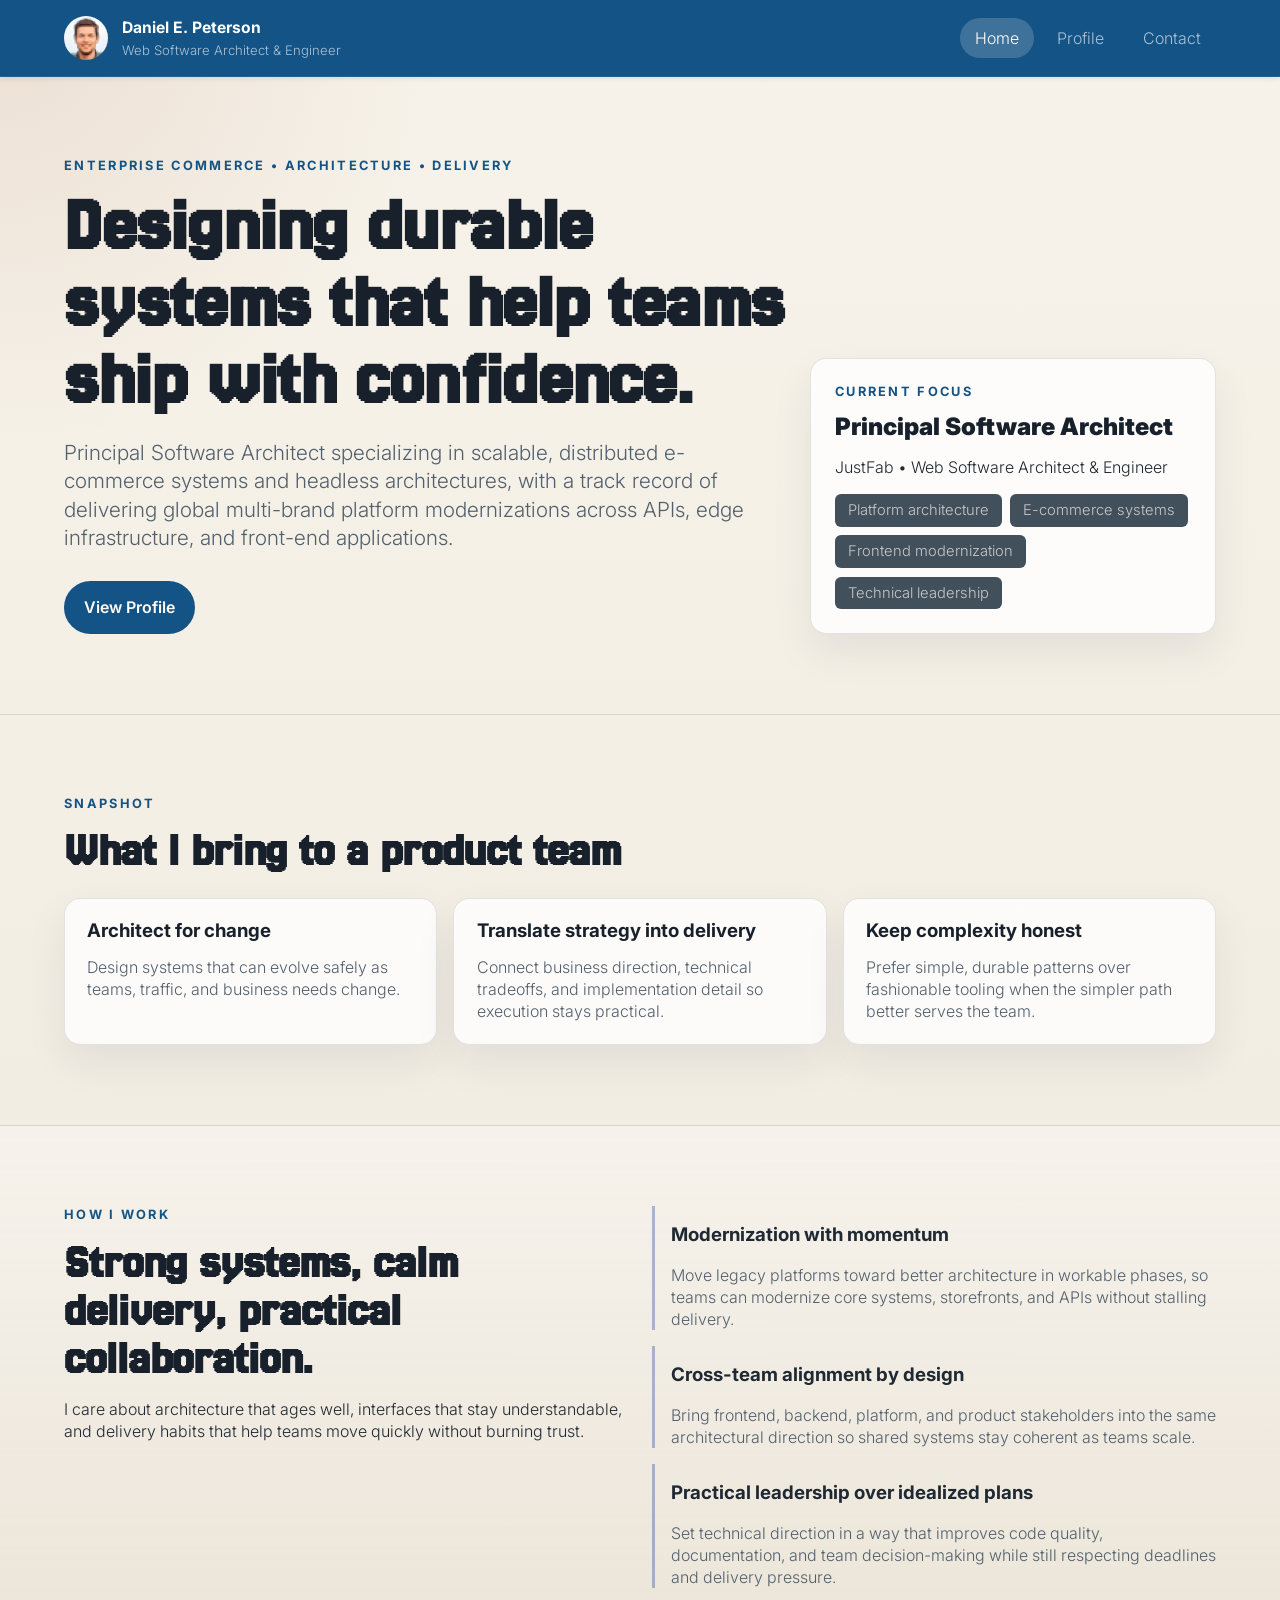
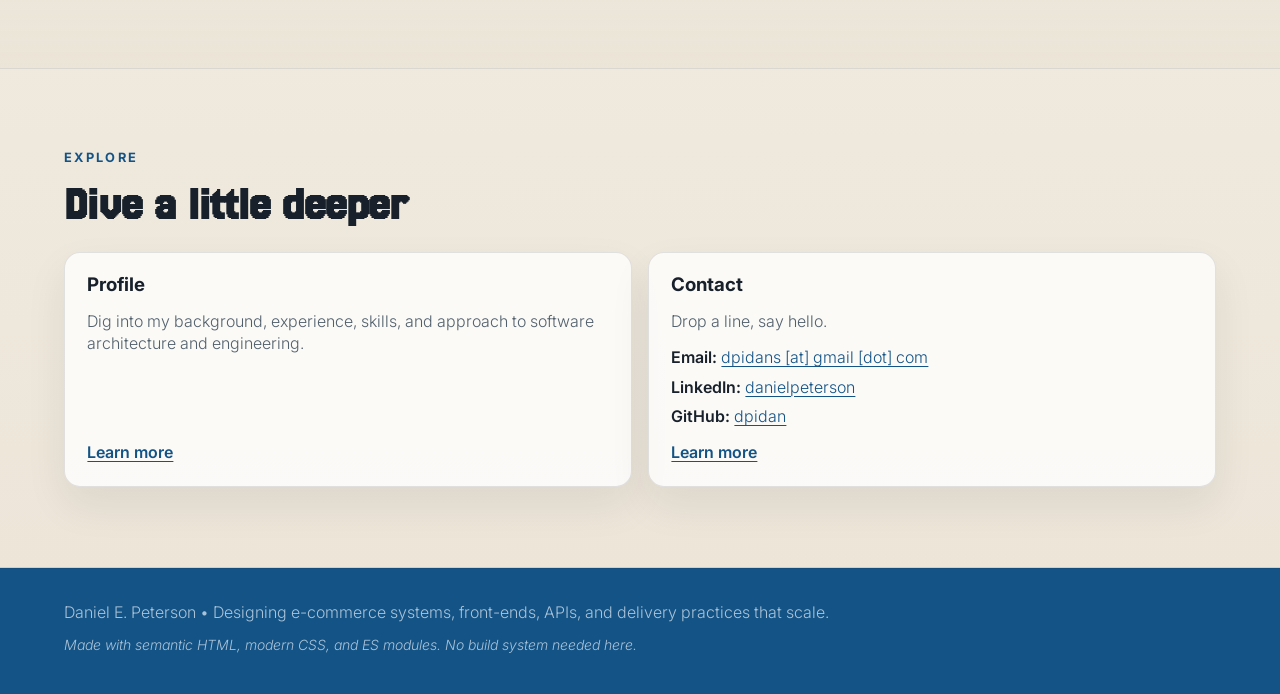
==== index.html @ bbfc3451 "begin tracking; build out profile" ====
<!doctype html>
<html lang="en">
  <head>
    <meta charset="utf-8" />
    <meta
      name="description"
      content="Daniel E. Peterson builds resilient e-commerce platforms, leads web architecture, and ships modern product experiences."
    />
    <meta name="viewport" content="width=device-width, initial-scale=1" />
    <title>Daniel E. Peterson | Web Software Architect & Engineer</title>
    <link rel="preconnect" href="https://fonts.googleapis.com" />
    <link rel="preconnect" href="https://fonts.gstatic.com" crossorigin />
    <link
      href="https://fonts.googleapis.com/css2?family=Inter:ital,opsz,wght@0,14..32,200..500;1,14..32,200..900&family=Jersey+25&display=swap"
      rel="stylesheet"
    />
    <link rel="stylesheet" href="css/style.css" />
    <script type="module" src="js/main.js"></script>
  </head>
  <body data-page="home">
    <div class="site-shell">
      <header class="site-header">
        <div class="container">
          <a
            class="brand"
            href="index.html"
            aria-label="Daniel E. Peterson home"
          >
            <span class="brand-mark"
              ><span class="brand-initials">DP</span></span
            >
            <span class="brand-copy">
              <strong>Daniel E. Peterson</strong>
              <span>Web Software Architect &amp; Engineer</span>
            </span>
          </a>
          <button
            class="nav-toggle"
            type="button"
            aria-expanded="false"
            aria-controls="site-nav"
          >
            Menu
          </button>
          <nav class="site-nav" id="site-nav" aria-label="Primary"></nav>
        </div>
      </header>

      <main>
        <section class="hero">
          <div class="container hero-grid">
            <div class="hero-copy">
              <p class="eyebrow">
                Enterprise Commerce • Architecture • Delivery
              </p>
              <h1>
                Designing durable systems that help teams ship with confidence.
              </h1>
              <p class="lede" id="hero-summary"></p>
              <div class="hero-actions" id="hero-actions"></div>
            </div>
            <aside class="hero-panel">
              <p class="panel-label">Current Focus</p>
              <h2 id="current-role"></h2>
              <p id="current-company"></p>
              <ul class="inline-list" id="focus-areas"></ul>
            </aside>
          </div>
        </section>

        <section class="section">
          <div class="container">
            <div class="section-heading">
              <p class="eyebrow">Snapshot</p>
              <h2>What I bring to a product team</h2>
            </div>
            <div class="card-grid" id="highlights-grid"></div>
          </div>
        </section>

        <section class="section section-alt">
          <div class="container split-grid">
            <div>
              <p class="eyebrow">How I Work</p>
              <h2>Strong systems, calm delivery, practical collaboration.</h2>
              <p>
                I care about architecture that ages well, interfaces that stay
                understandable, and delivery habits that help teams move quickly
                without burning trust.
              </p>
            </div>
            <div class="stack-list" id="principles-list"></div>
          </div>
        </section>

        <section class="section">
          <div class="container">
            <div class="section-heading">
              <p class="eyebrow">Explore</p>
              <h2>Dive a little deeper</h2>
            </div>
            <div class="card-grid card-grid-compact" id="page-links"></div>
          </div>
        </section>
      </main>

      <footer class="site-footer">
        <div class="container footer-content">
          <p>
            <span id="footer-name"></span>
            <span id="footer-tagline"></span>
          </p>
          <p class="footer-meta">
            Made with semantic HTML, modern CSS, and ES modules. No build system
            needed here.
          </p>
        </div>
      </footer>
    </div>
  </body>
</html>
---- css/style.css ----
:root {
  --bg: #f5f2ea;
  --surface: rgba(255, 255, 255, 0.78);
  --surface-strong: #fffdf8;
  --surface-alt: #e7e0d2;
  --text: #1f2933;
  --text-soft: #52606d;
  --text-reversed: #aac2d8;
  --heading: #18212b;
  --border: rgba(24, 33, 43, 0.12);
  --accent: #28529c;
  --accent-strong: #135385;
  --charcoal: #42505c;
  --charcoal-reversed: #c6c8ca;
  --shadow: 0 18px 40px rgba(31, 41, 51, 0.08);
  --radius: 1rem;
  --radius-sm: 0.75rem;
  --container: min(72rem, calc(100vw - 2rem));
}

*,
*::before,
*::after {
  box-sizing: border-box;
}

html {
  color-scheme: light;
}

body {
  margin: 0;
  min-height: 100vh;
  background:
    radial-gradient(
      circle at top left,
      rgba(160, 78, 44, 0.12),
      transparent 28rem
    ),
    linear-gradient(180deg, #f7f3ea 0%, #f2ede3 52%, #ece4d7 100%);
  color: var(--text);
  font:
    300 1rem/1.375 "Inter",
    "Avenir Next",
    "Geneva",
    "Segoe UI",
    sans-serif;
}

img {
  display: block;
  max-width: 100%;
}

a {
  color: var(--accent-strong);
  text-decoration-thickness: 0.08em;
  text-underline-offset: 0.18em;
}

a:hover,
a:focus-visible {
  color: var(--accent);
}

button,
a {
  transition:
    color 180ms ease,
    background-color 180ms ease,
    border-color 180ms ease,
    transform 180ms ease;
}

h1,
h2 {
  font-weight: 900;
  line-height: 1.0875;
}

h3 {
  font-weight: 700;
  line-height: 1.0875;
}

:focus-visible {
  outline: 3px solid rgba(44, 88, 160, 0.3);
  outline-offset: 3px;
}

.site-shell {
  display: flex;
  min-height: 100vh;
  flex-direction: column;
}

.container {
  width: var(--container);
  margin: 0 auto;
}

.narrow {
  max-width: 48rem;
}

.site-header {
  position: sticky;
  top: 0;
  z-index: 10;
  /* backdrop-filter: blur(16px); */
  background: var(--accent-strong);
  border-bottom: 1px solid rgba(255, 255, 255, 0.08);
  box-shadow: 0 -1px 7px 0 rgba(20, 0, 0, 0.2);
}

.site-header .container {
  display: flex;
  align-items: center;
  justify-content: space-between;
  gap: 1rem;
  padding: 1rem 0;
}

.brand {
  display: inline-flex;
  align-items: center;
  gap: 0.875rem;
  color: inherit;
  text-decoration: none;
}

.brand-mark {
  display: inline-grid;
  width: 2.75rem;
  height: 2.75rem;
  place-items: center;
  border-radius: 999px;
  background: url(../images/daniels-face-pixellated.png);
  background-size: cover;
  color: #fff8f2;
  letter-spacing: 0.08em;
}
.brand-mark .brand-initials {
  visibility: hidden;
}

.brand-copy {
  display: grid;
  gap: 0.1rem;
}

.brand-copy strong {
  font-size: 0.98rem;
  color: #fff;
}

.brand-copy span {
  color: var(--text-reversed);
  font-size: 0.82rem;
}

.nav-toggle {
  display: none;
  border: 1px solid rgba(255, 255, 255, 0.2);
  border-radius: 999px;
  background: rgba(255, 255, 255, 0.12);
  color: #fff;
  padding: 0.65rem 1rem;
  font: inherit;
}

.site-nav {
  display: flex;
  align-items: center;
  gap: 0.5rem;
}

.site-nav a {
  display: inline-flex;
  align-items: center;
  border-radius: 999px;
  color: var(--text-reversed);
  padding: 0.55rem 0.95rem;
  text-decoration: none;
}

.site-nav a:hover,
.site-nav a:focus-visible {
  background: rgba(255, 255, 255, 0.12);
  color: #fff;
}

.site-nav a.is-active {
  background: rgba(255, 255, 255, 0.18);
  color: #fff;
}

main {
  flex: 1;
}

.hero,
.page-hero,
.section {
  padding: clamp(3rem, 8vw, 5rem) 0;
  border-bottom: 1px solid var(--border);
}

.hero-grid,
.split-grid,
.two-column {
  display: grid;
  gap: 1.5rem;
}

.hero-grid {
  grid-template-columns: minmax(0, 1.6fr) minmax(18rem, 0.9fr);
  align-items: end;
}

.hero-copy h1,
.page-hero h1,
.section-heading h2,
.split-grid h2,
.two-column h2 {
  color: var(--heading);
  font-family: "Jersey 25", "Georgia", "Times New Roman", serif;
  line-height: 1;
}

.hero-copy h1,
.page-hero h1 {
  margin: 0;
  font-size: clamp(2.6rem, 6vw, 5.25rem);
}

.lede {
  margin: 1.25rem 0 0;
  max-width: 44rem;
  color: var(--text-soft);
  font-size: clamp(1.05rem, 2vw, 1.3rem);
}

.eyebrow,
.panel-label {
  margin: 0 0 0.85rem;
  color: var(--accent-strong);
  font-size: 0.8rem;
  font-weight: 700;
  letter-spacing: 0.18em;
  text-transform: uppercase;
}

.hero-actions {
  display: flex;
  flex-wrap: wrap;
  gap: 0.75rem;
  margin-top: 1.75rem;
}

.button-link {
  display: inline-flex;
  align-items: center;
  justify-content: center;
  border: 1px solid transparent;
  border-radius: 999px;
  padding: 0.9rem 1.2rem;
  font-weight: 600;
  text-decoration: none;
}

.button-link-primary {
  background: var(--accent-strong);
  color: #fffaf5;
}

.button-link-primary:hover,
.button-link-primary:focus-visible {
  background: #0f161f;
  color: #fffaf5;
  transform: translateY(-1px);
}

.button-link-secondary {
  border-color: var(--border);
  background: rgba(255, 255, 255, 0.65);
  color: var(--heading);
}

.button-link-secondary:hover,
.button-link-secondary:focus-visible {
  border-color: rgba(44, 67, 160, 0.25);
  background: rgba(44, 71, 160, 0.08);
  color: var(--heading);
}

.hero-panel,
.card,
.callout,
.timeline-item {
  border: 1px solid var(--border);
  border-radius: var(--radius);
  background: var(--surface);
  box-shadow: var(--shadow);
}

.hero-panel,
.callout,
.timeline-item {
  padding: 1.5rem;
}

.hero-panel h2,
.card h3,
.timeline-item h3 {
  margin: 0;
  color: var(--heading);
}

.hero-panel p:last-child,
.timeline-item p:last-child,
.callout p:last-child {
  margin-bottom: 0;
}

.inline-list,
.detail-list {
  margin: 1rem 0 0;
  padding: 0;
  list-style: none;
}

.inline-list {
  display: flex;
  flex-wrap: wrap;
  gap: 0.55rem;
}

.inline-list li {
  border-radius: 6px;
  background: var(--charcoal);
  color: var(--charcoal-reversed);
  padding: 0.375rem 0.8rem;
  font-size: 0.92rem;
}

.section-alt {
  background: linear-gradient(
    180deg,
    rgba(255, 255, 255, 0.3),
    rgba(231, 224, 210, 0.5)
  );
}

.section-heading {
  margin-bottom: 1.5rem;
}

.section-heading h2,
.split-grid h2,
.two-column h2 {
  margin: 0 0 0.75rem;
  font-size: clamp(2rem, 4vw, 3rem);
}

.card-grid {
  display: grid;
  grid-template-columns: repeat(3, minmax(0, 1fr));
  gap: 1rem;
}

.card-grid-compact {
  grid-template-columns: repeat(auto-fit, minmax(15rem, 1fr));
}

.card {
  display: flex;
  flex-direction: column;
  gap: 0.9rem;
  padding: 1.4rem;
}

.card p,
.timeline-item p,
.callout p,
.stack-list p {
  margin: 0;
  color: var(--text-soft);
}

.prose-stack {
  display: grid;
  gap: 1rem;
}

.prose-stack p {
  margin: 0;
  color: var(--text-soft);
}

.card-link {
  margin-top: auto;
  font-weight: 600;
}

.split-grid.contact-layout {
  grid-template-columns: minmax(11rem, 0.75fr) minmax(0, 1.25fr);
  align-items: start;
}

.contact-photo-col {
  width: 100%;
  max-width: 13rem;
  justify-self: center;
  aspect-ratio: 1 / 1;
}

.contact-photo {
  width: 100%;
  aspect-ratio: 1 / 1;
  border-radius: 999px;
  background: url(../images/daniels-face-pixellated.png);
  background-size: cover;
  border: 1px solid var(--charcoal-reversed);
  box-shadow: 1px 3px 7px rgba(20, 0, 0, 0.15);
}

.contact-preview {
  margin: 0;
  padding: 0;
  list-style: none;
  display: grid;
  gap: 0.45rem;
}

.contact-preview li {
  color: var(--text-soft);
}

.contact-preview-label {
  font-weight: 600;
  color: var(--heading);
}

.contact-preview-link {
  word-break: break-word;
}

.contact-list-wrap {
  max-width: 42rem;
}

.contact-list {
  margin: 0;
  padding: 1.25rem 1.4rem;
  list-style: none;
  border: 1px solid var(--border);
  border-radius: var(--radius);
  background: var(--surface);
  box-shadow: var(--shadow);
  display: grid;
  gap: 0.8rem;
}

.contact-list-item {
  padding-bottom: 0.8rem;
  border-bottom: 1px solid rgba(24, 33, 43, 0.1);
  color: var(--text-soft);
}

.contact-list-item:last-child {
  padding-bottom: 0;
  border-bottom: 0;
}

.contact-list-label {
  font-weight: 600;
  color: var(--heading);
}

.contact-list-link {
  word-break: break-word;
}

.split-grid,
.two-column {
  grid-template-columns: repeat(2, minmax(0, 1fr));
  align-items: start;
}

.stack-list {
  display: grid;
  gap: 1rem;
}

.stack-item {
  border-left: 3px solid rgb(30 71 143 / 35%);
  padding-left: 1rem;
}

.detail-list {
  display: grid;
  gap: 0.8rem;
}

.detail-list li {
  position: relative;
  padding-left: 1.2rem;
}

.detail-list li::before {
  content: "";
  position: absolute;
  left: 0;
  top: 0.72em;
  width: 0.45rem;
  height: 0.45rem;
  border-radius: 999px;
  background: var(--accent);
}

.timeline {
  display: grid;
  gap: 1rem;
}

.timeline-item header {
  display: flex;
  align-items: start;
  justify-content: space-between;
  gap: 1rem;
  margin-bottom: 0.75rem;
}

.timeline-item .meta {
  color: var(--text-soft);
  font-size: 0.95rem;
}

.timeline-company,
.timeline-location {
  color: var(--text-soft);
  font-size: 0.95rem;
}

.timeline-summary {
  margin-top: 0.4rem;
}

.timeline-points {
  margin: 1rem 0 0;
  padding-left: 1.2rem;
  color: var(--text-soft);
}

.timeline-points li + li {
  margin-top: 0.55rem;
}

.skill-cloud {
  display: flex;
  flex-wrap: wrap;
  gap: 0.75rem;
}

.skill-chip {
  display: inline-flex;
  align-items: center;
  border: 1px solid rgba(50, 44, 160, 0.16);
  border-radius: 8px;
  background: var(--charcoal);
  color: var(--charcoal-reversed);
  padding: 0.375rem 0.9rem;
  font-size: 0.94rem;
  box-shadow: 0 10px 24px rgba(31, 41, 51, 0.05);
}

.site-footer {
  padding: 2rem 0 2.5rem;
  border-top: 1px solid rgba(24, 33, 43, 0.08);
  background: var(--accent-strong);
}

.footer-content {
  display: flex;
  flex-wrap: wrap;
  justify-content: space-between;
  gap: 0.75rem;
}

.footer-content p {
  margin: 0;
  color: var(--text-reversed);
}

.footer-meta {
  font-size: 0.875rem;
  font-style: italic;
}

@media (max-width: 900px) {
  .split-grid.contact-layout {
    grid-template-columns: 1fr;
  }

  .hero-grid,
  .split-grid,
  .two-column,
  .card-grid {
    grid-template-columns: 1fr;
  }
}

@media (max-width: 720px) {
  .site-header .container {
    flex-wrap: wrap;
  }

  .nav-toggle {
    display: inline-flex;
  }

  .site-nav {
    display: none;
    width: 100%;
    flex-direction: column;
    align-items: stretch;
    padding-top: 0.5rem;
  }

  .site-nav.is-open {
    display: flex;
  }

  .site-nav a {
    justify-content: center;
  }

  .hero,
  .page-hero,
  .section {
    padding: 3rem 0;
  }

  .footer-content {
    flex-direction: column;
  }

  .timeline-item header {
    flex-direction: column;
  }
}
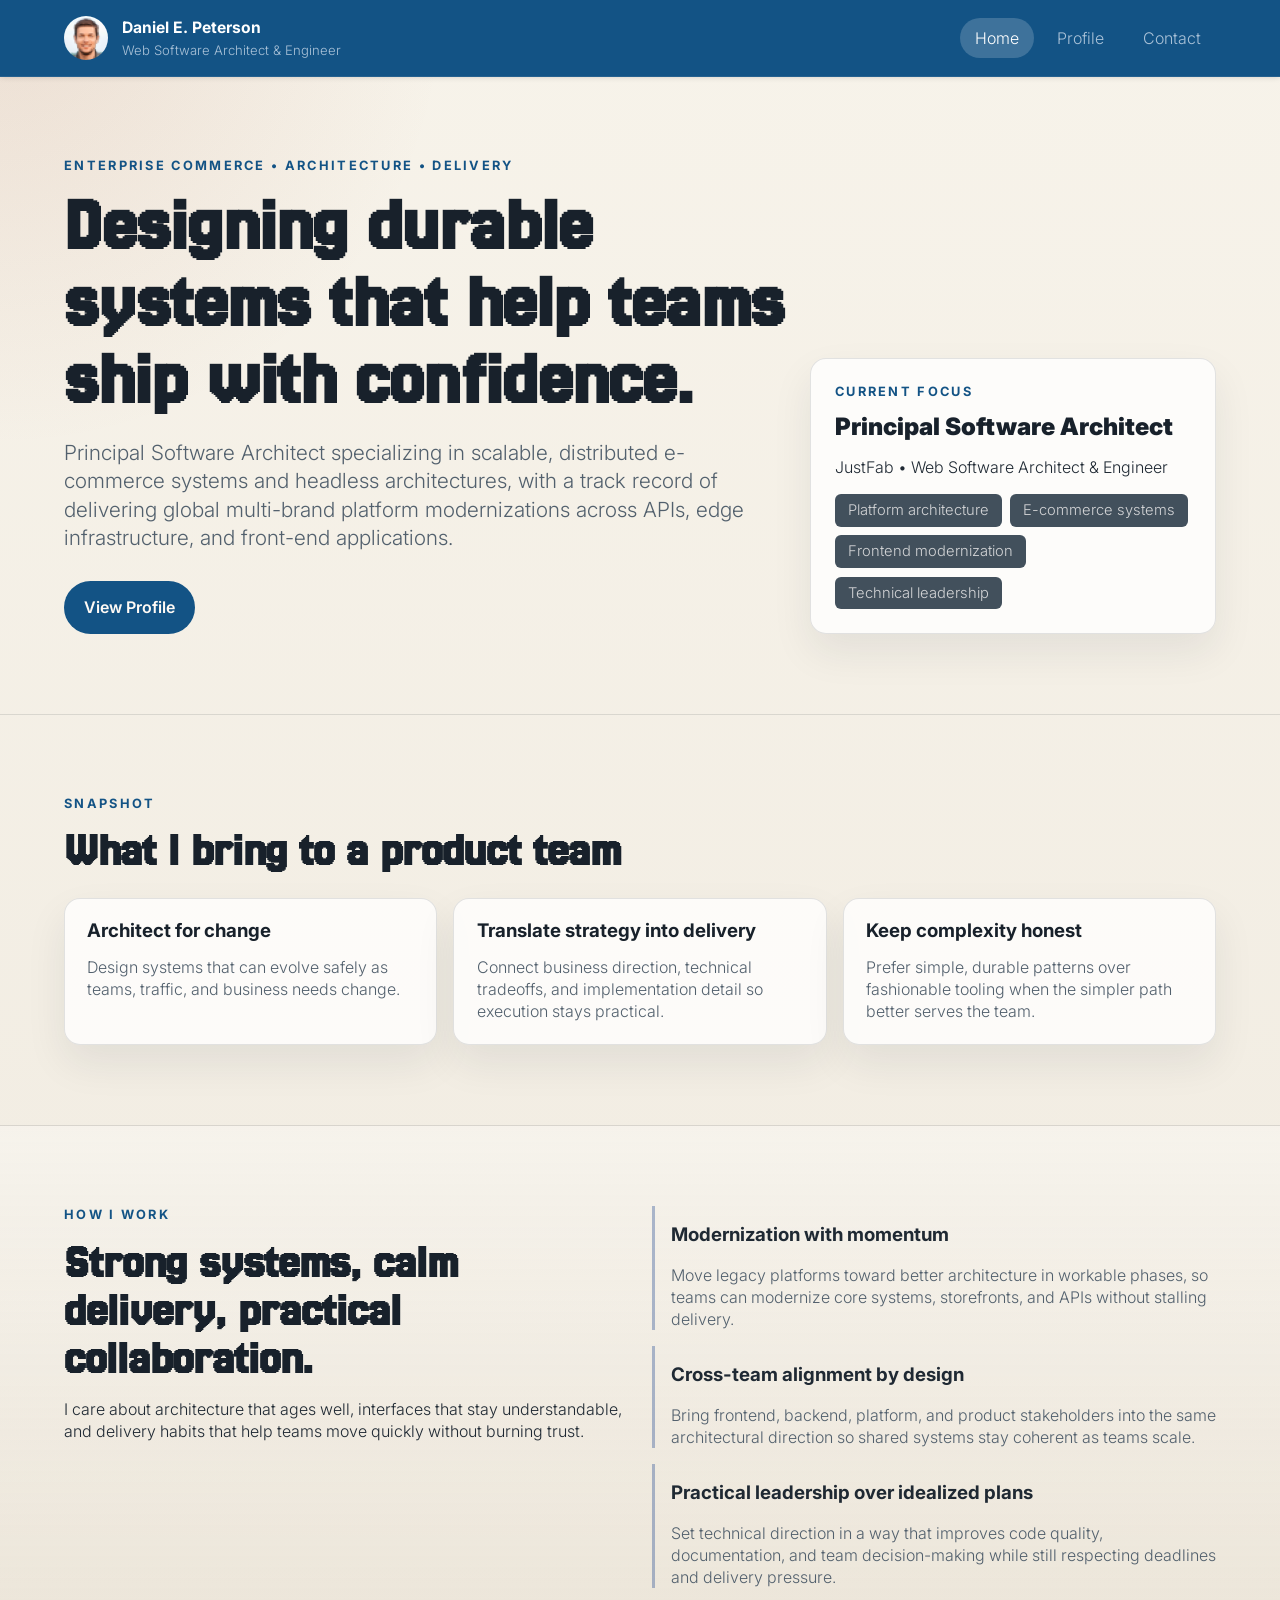
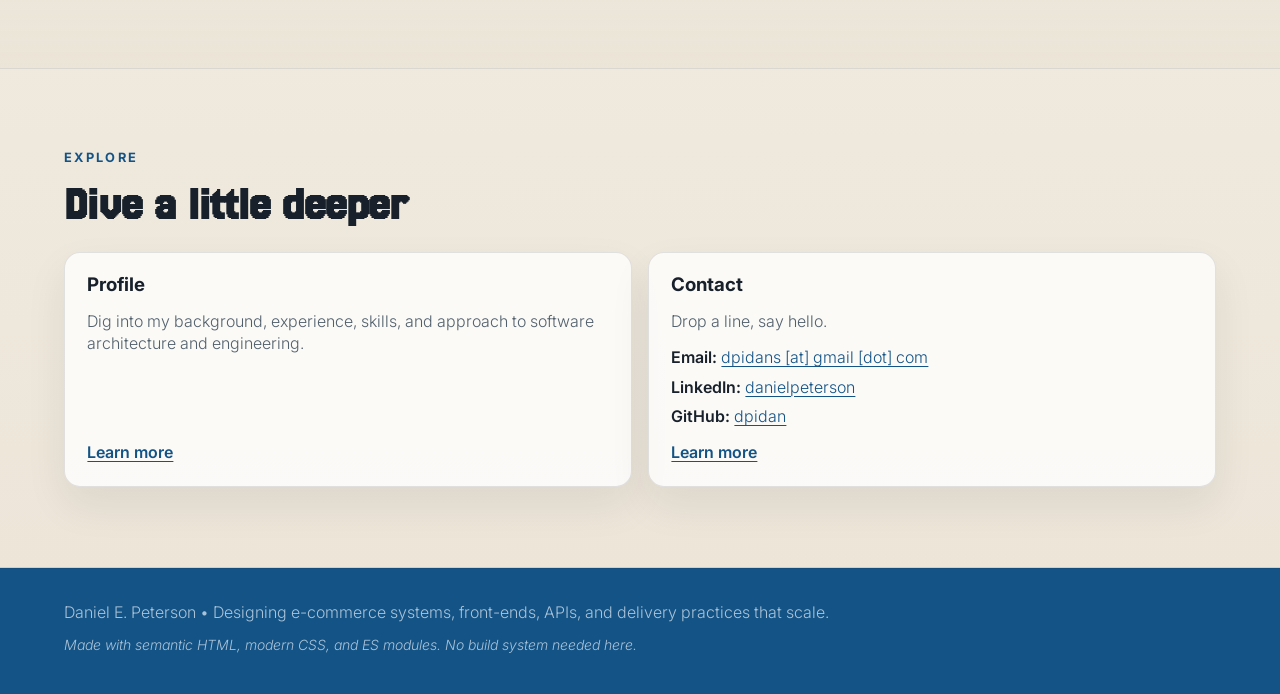
==== commit 0afa469a: "update tech/tools on profile" ====
--- a/index.html
+++ b/index.html
@@ -14,8 +14,8 @@
       href="https://fonts.googleapis.com/css2?family=Inter:ital,opsz,wght@0,14..32,200..500;1,14..32,200..900&family=Jersey+25&display=swap"
       rel="stylesheet"
     />
-    <link rel="stylesheet" href="css/style.css" />
-    <script type="module" src="js/main.js"></script>
+    <link rel="stylesheet" href="css/style.css?ts=1767055940000" />
+    <script type="module" src="js/main.js?ts=1767055940000"></script>
   </head>
   <body data-page="home">
     <div class="site-shell">
--- a/css/style.css
+++ b/css/style.css
@@ -11,7 +11,7 @@
   --accent: #28529c;
   --accent-strong: #135385;
   --charcoal: #42505c;
-  --charcoal-reversed: #c6c8ca;
+  --charcoal-reversed: #d3d4d6;
   --shadow: 0 18px 40px rgba(31, 41, 51, 0.08);
   --radius: 1rem;
   --radius-sm: 0.75rem;
@@ -557,6 +557,43 @@
   margin-top: 0.55rem;
 }
 
+.timeline-technologies {
+  margin-top: 1rem;
+}
+
+.timeline-technologies-label {
+  margin: 0 0 0.35rem;
+  color: var(--text-soft);
+  font-size: 0.82rem;
+  font-weight: 600;
+}
+
+.timeline-technologies-list {
+  margin: 0;
+  padding: 0;
+  list-style: none;
+  color: var(--text-soft);
+  font-size: 0.92rem;
+  line-height: 1.5;
+}
+
+.timeline-technologies-list li {
+  display: inline;
+}
+
+.timeline-technologies-list li:hover {
+  background: var(--charcoal-reversed);
+  border-radius: 3px;
+}
+
+.timeline-technologies-list li::after {
+  content: ", ";
+}
+
+.timeline-technologies-list li:last-child::after {
+  content: "";
+}
+
 .skill-cloud {
   display: flex;
   flex-wrap: wrap;
